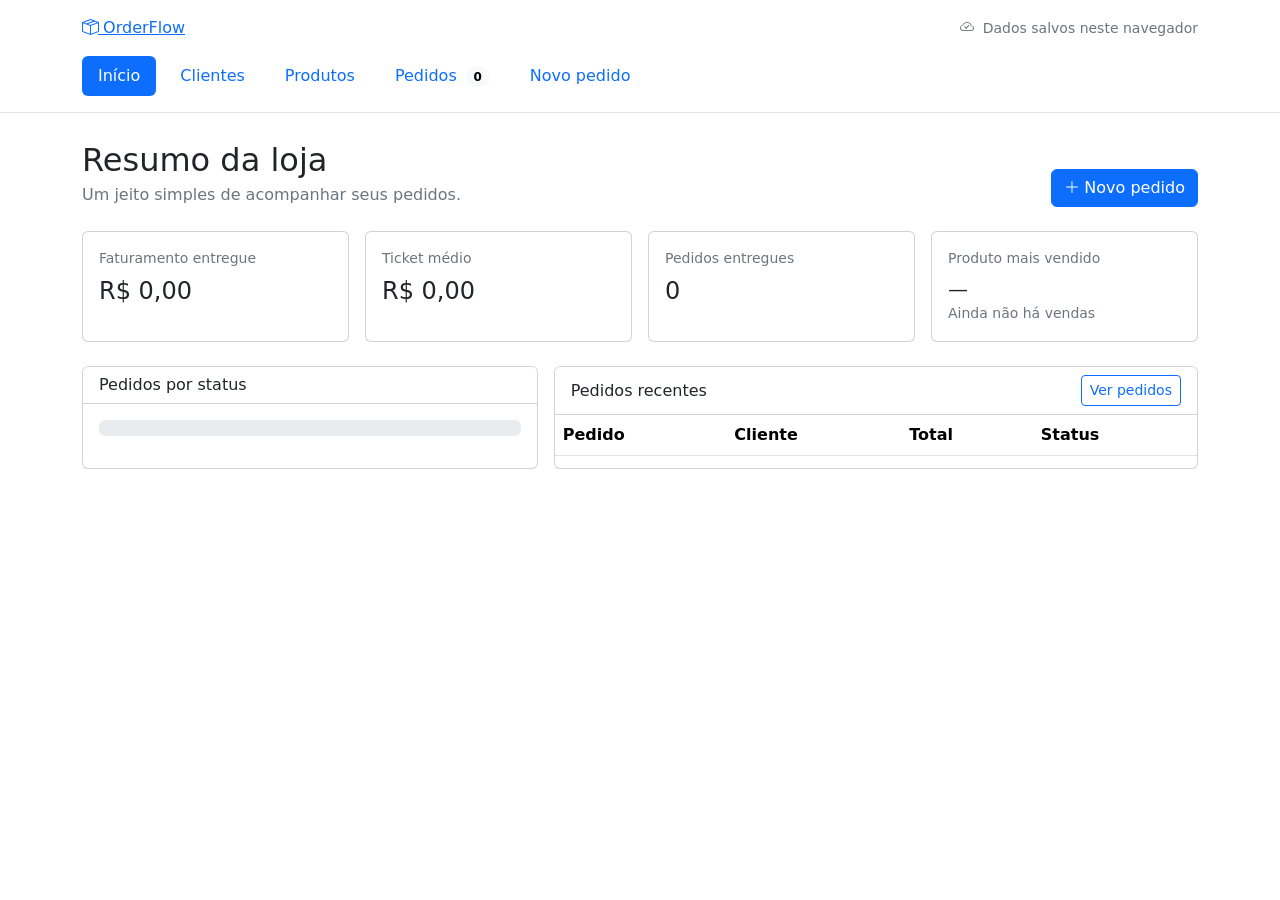
==== index.html @ 30e5f482 "Add initial HTML structure for the main page with navigation and dashboard components" ====
<!doctype html>
<html lang="pt-BR">
<head>
  <meta charset="utf-8">
  <meta name="viewport" content="width=device-width, initial-scale=1">
  <meta name="description" content="Controle simples de pedidos, clientes e produtos.">
  <title>OrderFlow | Início</title>
  <link href="https://cdn.jsdelivr.net/npm/bootstrap@5.3.3/dist/css/bootstrap.min.css" rel="stylesheet">
  <link href="https://cdn.jsdelivr.net/npm/bootstrap-icons@1.11.3/font/bootstrap-icons.min.css" rel="stylesheet">
  <link href="css/styles.css" rel="stylesheet">
</head>
<body>
  <header class="border-bottom bg-white">
    <div class="container py-3">
      <div class="d-flex flex-wrap align-items-center justify-content-between gap-3">
        <a class="brand" href="index.html"><i class="bi bi-box-seam"></i> OrderFlow</a>
        <span class="text-secondary small"><i class="bi bi-cloud-check me-1"></i> Dados salvos neste navegador</span>
      </div>
      <nav class="nav nav-pills flex-nowrap gap-2 mt-3 overflow-x-auto" aria-label="Navegação principal">
        <a class="nav-link active" aria-current="page" href="index.html">Início</a>
        <a class="nav-link" href="clientes.html">Clientes</a>
        <a class="nav-link" href="produtos.html">Produtos</a>
        <a class="nav-link" href="pedidos.html">Pedidos <span class="badge rounded-pill text-bg-light ms-1" id="pending-count">0</span></a>
        <a class="nav-link" href="novo-pedido.html">Novo pedido</a>
      </nav>
    </div>
  </header>
  <main class="container py-4">
    <div class="d-flex flex-wrap align-items-end justify-content-between gap-3 mb-4">
      <div><p class="text-uppercase small text-secondary mb-1" id="today-label"></p><h1 class="h2 mb-1">Resumo da loja</h1><p class="text-secondary mb-0">Um jeito simples de acompanhar seus pedidos.</p></div>
      <a class="btn btn-primary" href="novo-pedido.html"><i class="bi bi-plus-lg me-1"></i>Novo pedido</a>
    </div>
    <div class="row g-3 mb-4">
      <div class="col-12 col-sm-6 col-xl-3"><article class="card h-100"><div class="card-body"><p class="text-secondary small mb-2">Faturamento entregue</p><p class="h4 mb-0" id="kpi-revenue">R$ 0,00</p></div></article></div>
      <div class="col-12 col-sm-6 col-xl-3"><article class="card h-100"><div class="card-body"><p class="text-secondary small mb-2">Ticket médio</p><p class="h4 mb-0" id="kpi-average">R$ 0,00</p></div></article></div>
      <div class="col-12 col-sm-6 col-xl-3"><article class="card h-100"><div class="card-body"><p class="text-secondary small mb-2">Pedidos entregues</p><p class="h4 mb-0" id="kpi-completed">0</p></div></article></div>
      <div class="col-12 col-sm-6 col-xl-3"><article class="card h-100"><div class="card-body"><p class="text-secondary small mb-2">Produto mais vendido</p><p class="h5 mb-0 text-truncate" id="kpi-top-product">—</p><small class="text-secondary" id="kpi-top-product-detail">Ainda não há vendas</small></div></article></div>
    </div>
    <div class="row g-3">
      <div class="col-12 col-lg-5">
        <section class="card h-100">
          <div class="card-header bg-white"><h2 class="h6 mb-0">Pedidos por status</h2></div>
          <div class="card-body"><div class="progress mb-3" id="status-progress" role="progressbar" aria-label="Distribuição dos pedidos"></div><ul class="list-group list-group-flush" id="status-list"></ul></div>
        </section>
      </div>
      <div class="col-12 col-lg-7">
        <section class="card h-100">
          <div class="card-header d-flex align-items-center justify-content-between bg-white"><h2 class="h6 mb-0">Pedidos recentes</h2><a class="btn btn-sm btn-outline-primary" href="pedidos.html">Ver pedidos</a></div>
          <div class="table-responsive"><table class="table table-hover align-middle mb-0"><thead><tr><th>Pedido</th><th>Cliente</th><th>Total</th><th>Status</th></tr></thead><tbody id="recent-orders"></tbody></table></div>
        </section>
      </div>
    </div>
  </main>
  <div class="toast-container position-fixed bottom-0 end-0 p-3" id="toast-container" aria-live="polite" aria-atomic="true"></div>
  <script src="https://cdn.jsdelivr.net/npm/bootstrap@5.3.3/dist/js/bootstrap.bundle.min.js"></script>
  <script src="js/storage.js"></script>
  <script src="js/validacoes.js"></script>
  <script src="js/calculadora.js"></script>
  <script src="js/dashboard.js"></script>
  <script src="js/app.js"></script>
</body>
</html>
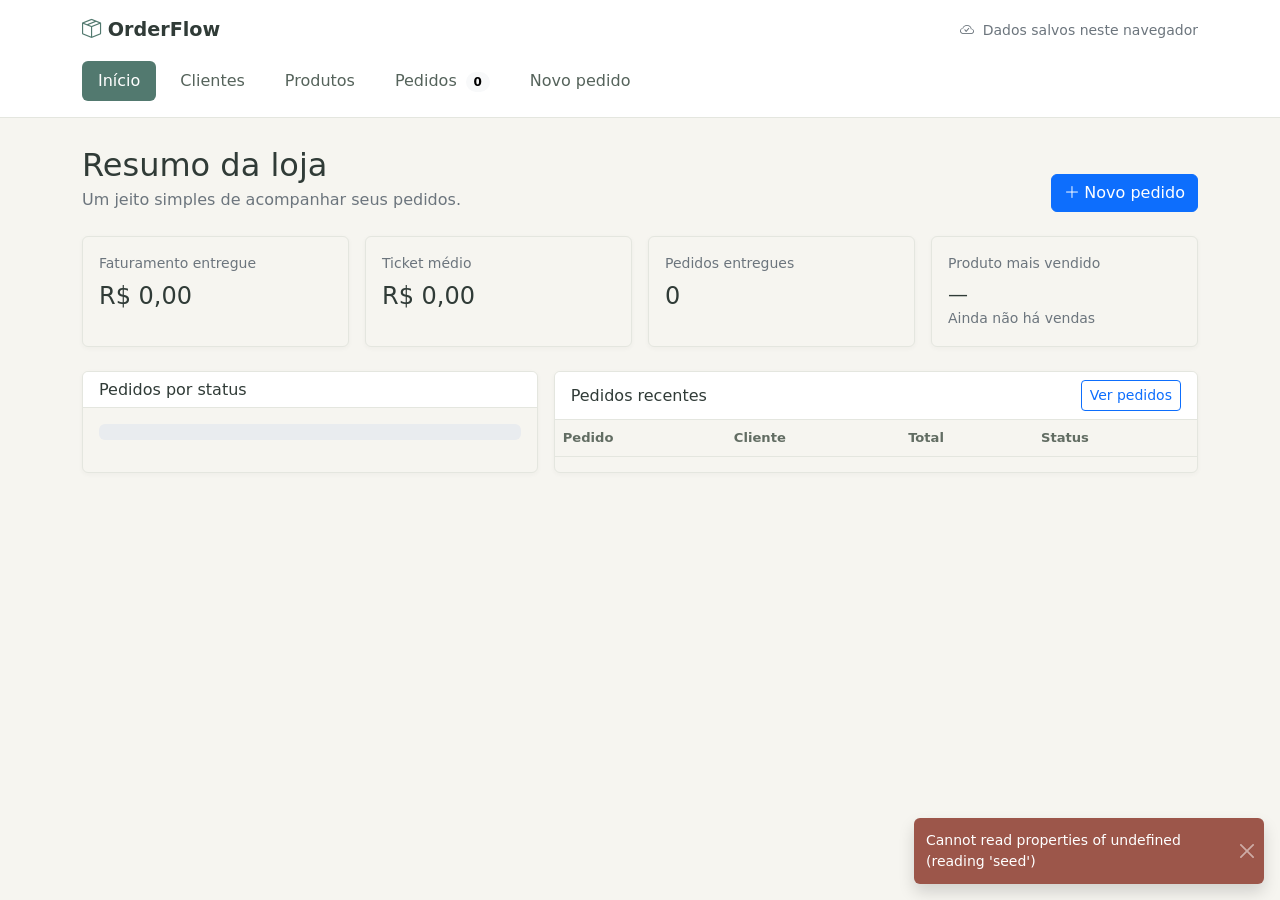
==== commit d75507e6: "Update stylesheet link and add section comments for better organization in HTML files" ====
--- a/index.html
+++ b/index.html
@@ -7,9 +7,12 @@
   <title>OrderFlow | Início</title>
   <link href="https://cdn.jsdelivr.net/npm/bootstrap@5.3.3/dist/css/bootstrap.min.css" rel="stylesheet">
   <link href="https://cdn.jsdelivr.net/npm/bootstrap-icons@1.11.3/font/bootstrap-icons.min.css" rel="stylesheet">
-  <link href="css/styles.css" rel="stylesheet">
+  <link href="css/style.css" rel="stylesheet">
 </head>
 <body>
+  <!-- ========================= -->
+  <!-- CABEÇALHO E NAVEGAÇÃO PRINCIPAL -->
+  <!-- ========================= -->
   <header class="border-bottom bg-white">
     <div class="container py-3">
       <div class="d-flex flex-wrap align-items-center justify-content-between gap-3">
@@ -25,6 +28,10 @@
       </nav>
     </div>
   </header>
+
+  <!-- ========================= -->
+  <!-- RESUMO DA LOJA -->
+  <!-- ========================= -->
   <main class="container py-4">
     <div class="d-flex flex-wrap align-items-end justify-content-between gap-3 mb-4">
       <div><p class="text-uppercase small text-secondary mb-1" id="today-label"></p><h1 class="h2 mb-1">Resumo da loja</h1><p class="text-secondary mb-0">Um jeito simples de acompanhar seus pedidos.</p></div>
@@ -37,6 +44,9 @@
       <div class="col-12 col-sm-6 col-xl-3"><article class="card h-100"><div class="card-body"><p class="text-secondary small mb-2">Produto mais vendido</p><p class="h5 mb-0 text-truncate" id="kpi-top-product">—</p><small class="text-secondary" id="kpi-top-product-detail">Ainda não há vendas</small></div></article></div>
     </div>
     <div class="row g-3">
+      <!-- ========================= -->
+      <!-- PAINEL DE STATUS E PEDIDOS RECENTES -->
+      <!-- ========================= -->
       <div class="col-12 col-lg-5">
         <section class="card h-100">
           <div class="card-header bg-white"><h2 class="h6 mb-0">Pedidos por status</h2></div>
@@ -46,7 +56,7 @@
       <div class="col-12 col-lg-7">
         <section class="card h-100">
           <div class="card-header d-flex align-items-center justify-content-between bg-white"><h2 class="h6 mb-0">Pedidos recentes</h2><a class="btn btn-sm btn-outline-primary" href="pedidos.html">Ver pedidos</a></div>
-          <div class="table-responsive"><table class="table table-hover align-middle mb-0"><thead><tr><th>Pedido</th><th>Cliente</th><th>Total</th><th>Status</th></tr></thead><tbody id="recent-orders"></tbody></table></div>
+          <div class="table-responsive"><table class="table table-hover align-middle mb-0"><thead><tr><th>Pedido</th><th>Cliente</th><th>Total</th><th>Status</th></tr></thead><tbody id="recent-orders"></tbody><!-- Lista de pedidos recentes populada dinamicamente pelo app.js --></table></div>
         </section>
       </div>
     </div>
--- a/css/style.css
+++ b/css/style.css
@@ -0,0 +1,283 @@
+/* =========================================
+   ÍNDICE:
+   1. Variáveis globais
+   2. Base e layout geral
+   3. Navegação e cabeçalho
+   4. Tabelas e filtros
+   5. Status, badges e indicadores
+   6. Carrinho e formulários
+   7. Toasts e utilitários
+   8. Responsividade
+   ========================================= */
+
+/* --- 1. Variáveis globais --- */
+:root {
+  --bs-primary: #52796f;
+  --bs-primary-rgb: 82, 121, 111;
+  --bs-body-bg: #f6f5f0;
+  --bs-body-color: #303b37;
+  --bs-border-color: #e4e6df;
+  --bs-font-sans-serif: "Segoe UI", system-ui, sans-serif;
+}
+
+/* --- 2. Base e layout geral --- */
+body {
+  min-width: 320px;
+}
+
+main.container {
+  padding-top: 1.5rem;
+}
+
+/* --- 3. Navegação e cabeçalho --- */
+.brand {
+  color: #303b37;
+  font-size: 1.2rem;
+  font-weight: 700;
+  text-decoration: none;
+}
+
+.brand:hover {
+  color: var(--bs-primary);
+}
+
+.brand i {
+  color: var(--bs-primary);
+}
+
+.nav-pills {
+  scrollbar-width: thin;
+}
+
+.nav-pills .nav-link {
+  color: #55635b;
+  white-space: nowrap;
+}
+
+.nav-pills .nav-link.active {
+  background: var(--bs-primary);
+}
+
+/* --- 4. Tabelas e filtros --- */
+.card {
+  border-color: var(--bs-border-color);
+  box-shadow: 0 0.1rem 0.35rem rgb(40 50 42 / 4%);
+}
+
+.card-header,
+.card-footer {
+  border-color: var(--bs-border-color);
+}
+
+.table {
+  --bs-table-hover-bg: #f7f8f3;
+}
+
+.table thead th {
+  color: #626d63;
+  font-size: 0.82rem;
+  font-weight: 600;
+  white-space: nowrap;
+}
+
+.table tbody td {
+  font-size: 0.9rem;
+}
+
+.search-field {
+  width: min(100%, 300px);
+}
+
+.filter-field {
+  width: auto;
+  min-width: 155px;
+}
+
+.status-select {
+  width: auto;
+  min-width: 130px;
+}
+
+.row-actions {
+  display: flex;
+  gap: 0.35rem;
+}
+
+.row-action {
+  padding: 0.2rem 0.4rem;
+  border: 0;
+  border-radius: 0.35rem;
+  background: transparent;
+  color: #62736a;
+}
+
+.row-action:hover {
+  background: #e9eee8;
+  color: #34594c;
+}
+
+.empty-table-cell {
+  padding: 2rem 1rem !important;
+  color: #727c73;
+  text-align: center;
+}
+
+.empty-table-cell .btn-link {
+  display: block;
+  margin: 0.25rem auto 0;
+}
+
+/* --- 5. Status, badges e indicadores --- */
+.status-badge {
+  display: inline-block;
+  padding: 0.3rem 0.6rem;
+  border-radius: 2rem;
+  font-size: 0.78rem;
+  white-space: nowrap;
+}
+
+.status-delivered {
+  background: #e3f1e5;
+  color: #3f704b;
+}
+
+.status-processing {
+  background: #e5eeeb;
+  color: #40665b;
+}
+
+.status-pending {
+  background: #fbf0dc;
+  color: #8a682e;
+}
+
+.status-cancelled {
+  background: #f7e6e2;
+  color: #9c564a;
+}
+
+.status-select.status-delivered {
+  background-color: #e3f1e5;
+}
+
+.status-select.status-processing {
+  background-color: #e5eeeb;
+}
+
+.status-select.status-pending {
+  background-color: #fbf0dc;
+}
+
+.status-select.status-cancelled {
+  background-color: #f7e6e2;
+}
+
+.status-progress {
+  height: 0.65rem;
+  background: #edf0e9;
+}
+
+.progress-delivered {
+  background: #6f9d76;
+}
+
+.progress-processing {
+  background: #52796f;
+}
+
+.progress-pending {
+  background: #d3a650;
+}
+
+.progress-cancelled {
+  background: #be7664;
+}
+
+/* --- 6. Carrinho e formulários --- */
+.cart-item {
+  display: flex;
+  align-items: center;
+  justify-content: space-between;
+  gap: 1rem;
+  padding: 0.75rem 0;
+  border-bottom: 1px solid var(--bs-border-color);
+}
+
+.cart-item:first-child {
+  border-top: 1px solid var(--bs-border-color);
+}
+
+.cart-item-info {
+  display: flex;
+  min-width: 0;
+  flex-direction: column;
+}
+
+.cart-item-info strong {
+  overflow: hidden;
+  text-overflow: ellipsis;
+  white-space: nowrap;
+}
+
+.cart-item-info small {
+  color: #727c73;
+}
+
+.cart-item-controls {
+  display: flex;
+  flex: 0 0 auto;
+  align-items: center;
+  gap: 0.5rem;
+}
+
+.quantity-button {
+  width: 1.7rem;
+  height: 1.7rem;
+  border: 1px solid var(--bs-border-color);
+  border-radius: 0.35rem;
+  background: white;
+}
+
+.remove-item {
+  color: #9c564a;
+}
+
+.coupon-success {
+  color: #3f704b;
+}
+
+.coupon-error {
+  color: #9c564a;
+}
+
+/* --- 7. Toasts e utilitários --- */
+.app-toast {
+  background: #52796f;
+  color: #fff;
+}
+
+.app-toast.toast-error {
+  background: #9c564a;
+}
+
+.app-toast .toast-body {
+  display: flex;
+  align-items: center;
+  gap: 0.5rem;
+}
+
+.app-toast .btn-close {
+  filter: brightness(0) invert(1);
+}
+
+/* --- 8. Responsividade --- */
+@media (max-width: 575.98px) {
+  main.container {
+    padding-top: 1.25rem !important;
+  }
+
+  .search-field,
+  .filter-field {
+    width: 100%;
+  }
+}
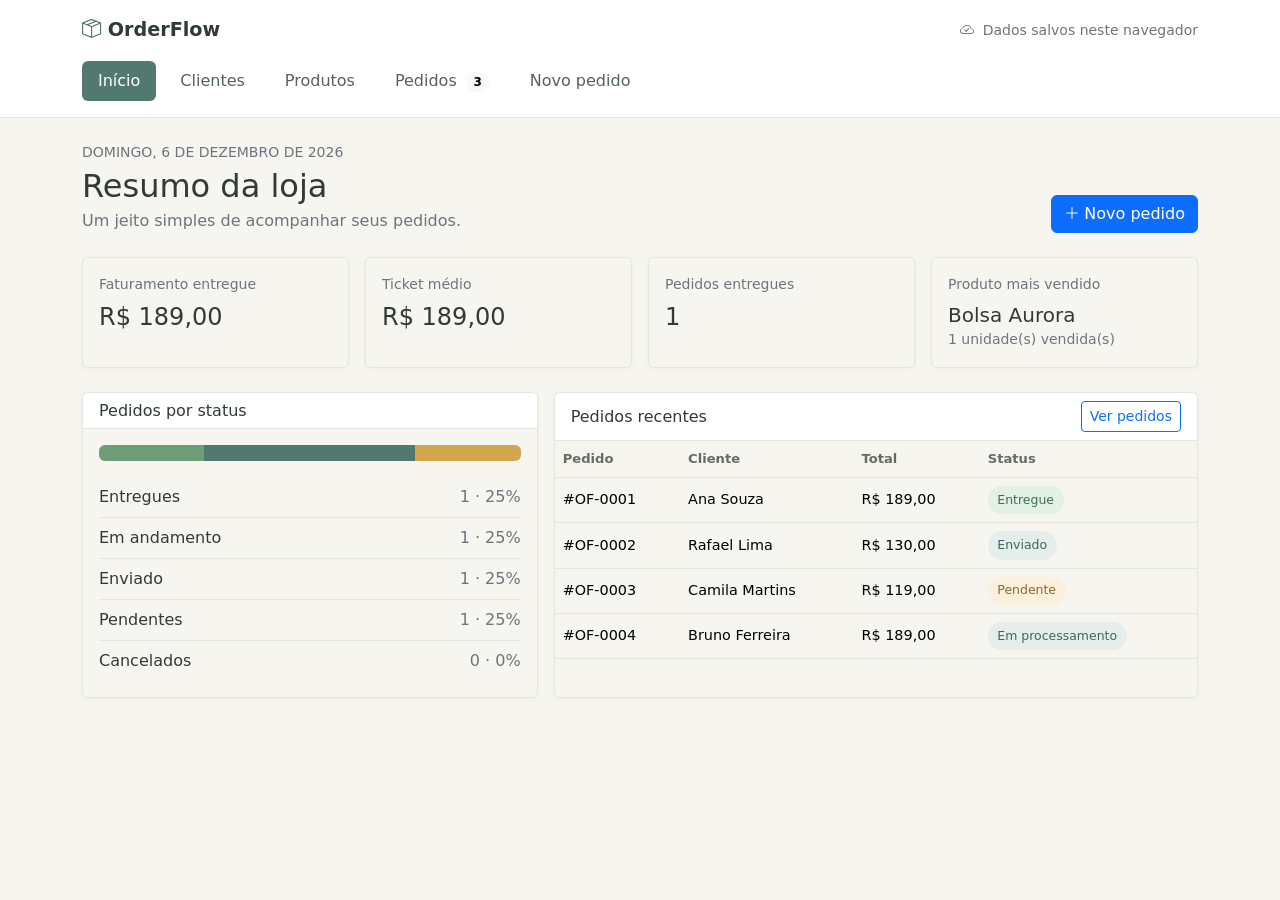
==== commit 5be3ccfb: "Update stylesheet links to use consistent naming for style files" ====
--- a/index.html
+++ b/index.html
@@ -7,7 +7,7 @@
   <title>OrderFlow | Início</title>
   <link href="https://cdn.jsdelivr.net/npm/bootstrap@5.3.3/dist/css/bootstrap.min.css" rel="stylesheet">
   <link href="https://cdn.jsdelivr.net/npm/bootstrap-icons@1.11.3/font/bootstrap-icons.min.css" rel="stylesheet">
-  <link href="css/style.css" rel="stylesheet">
+  <link href="css/styles.css" rel="stylesheet">
 </head>
 <body>
   <!-- ========================= -->
--- a/css/styles.css
+++ b/css/styles.css
@@ -0,0 +1,289 @@
+/* =========================================
+   ÍNDICE:
+   1. Variáveis globais
+   2. Base e layout geral
+   3. Navegação e cabeçalho
+   4. Tabelas e filtros
+   5. Status, badges e indicadores
+   6. Carrinho e formulários
+   7. Toasts e utilitários
+   8. Responsividade
+   ========================================= */
+
+/* --- 1. Variáveis globais --- */
+:root {
+  --bs-primary: #52796f;
+  --bs-primary-rgb: 82, 121, 111;
+  --bs-body-bg: #f6f5f0;
+  --bs-body-color: #303b37;
+  --bs-border-color: #e4e6df;
+  --bs-font-sans-serif: "Segoe UI", system-ui, sans-serif;
+}
+
+/* --- 2. Base e layout geral --- */
+body {
+  min-width: 320px;
+}
+
+main.container {
+  padding-top: 1.5rem;
+}
+
+/* --- 3. Navegação e cabeçalho --- */
+.brand {
+  color: #303b37;
+  font-size: 1.2rem;
+  font-weight: 700;
+  text-decoration: none;
+}
+
+.brand:hover {
+  color: var(--bs-primary);
+}
+
+.brand i {
+  color: var(--bs-primary);
+}
+
+.nav-pills {
+  scrollbar-width: thin;
+}
+
+.nav-pills .nav-link {
+  color: #55635b;
+  white-space: nowrap;
+}
+
+.nav-pills .nav-link.active {
+  background: var(--bs-primary);
+}
+
+/* --- 4. Tabelas e filtros --- */
+.card {
+  border-color: var(--bs-border-color);
+  box-shadow: 0 0.1rem 0.35rem rgb(40 50 42 / 4%);
+}
+
+.card-header,
+.card-footer {
+  border-color: var(--bs-border-color);
+}
+
+.table {
+  --bs-table-hover-bg: #f7f8f3;
+}
+
+.table thead th {
+  color: #626d63;
+  font-size: 0.82rem;
+  font-weight: 600;
+  white-space: nowrap;
+}
+
+.table tbody td {
+  font-size: 0.9rem;
+}
+
+.search-field {
+  width: min(100%, 300px);
+}
+
+.filter-field {
+  width: auto;
+  min-width: 155px;
+}
+
+.status-select {
+  width: auto;
+  min-width: 130px;
+}
+
+.row-actions {
+  display: flex;
+  gap: 0.35rem;
+}
+
+.row-action {
+  padding: 0.2rem 0.4rem;
+  border: 0;
+  border-radius: 0.35rem;
+  background: transparent;
+  color: #62736a;
+}
+
+.row-action:hover {
+  background: #e9eee8;
+  color: #34594c;
+}
+
+.empty-table-cell {
+  padding: 2rem 1rem !important;
+  color: #727c73;
+  text-align: center;
+}
+
+.empty-table-cell .btn-link {
+  display: block;
+  margin: 0.25rem auto 0;
+}
+
+/* --- 5. Status, badges e indicadores --- */
+.status-badge {
+  display: inline-block;
+  padding: 0.3rem 0.6rem;
+  border-radius: 2rem;
+  font-size: 0.78rem;
+  white-space: nowrap;
+}
+
+.status-delivered {
+  background: #e3f1e5;
+  color: #3f704b;
+}
+
+.status-processing {
+  background: #e5eeeb;
+  color: #40665b;
+}
+
+.status-pending {
+  background: #fbf0dc;
+  color: #8a682e;
+}
+
+.status-cancelled {
+  background: #f7e6e2;
+  color: #9c564a;
+}
+
+.status-select.status-delivered {
+  background-color: #e3f1e5;
+}
+
+.status-select.status-processing {
+  background-color: #e5eeeb;
+}
+
+.status-select.status-pending {
+  background-color: #fbf0dc;
+}
+
+.status-select.status-cancelled {
+  background-color: #f7e6e2;
+}
+
+.status-progress {
+  height: 0.65rem;
+  background: #edf0e9;
+}
+
+.progress-delivered {
+  background: #6f9d76;
+}
+
+.progress-processing {
+  background: #52796f;
+}
+
+.progress-pending {
+  background: #d3a650;
+}
+
+.progress-cancelled {
+  background: #be7664;
+}
+
+/* --- 6. Carrinho e formulários --- */
+.cart-item,
+.carrinho-item {
+  display: flex;
+  align-items: center;
+  justify-content: space-between;
+  gap: 1rem;
+  padding: 0.75rem 0;
+  border-bottom: 1px solid var(--bs-border-color);
+}
+
+.cart-item:first-child,
+.carrinho-item:first-child {
+  border-top: 1px solid var(--bs-border-color);
+}
+
+.cart-item-info,
+.carrinho-item-info {
+  display: flex;
+  min-width: 0;
+  flex-direction: column;
+}
+
+.cart-item-info strong,
+.carrinho-item-info strong {
+  overflow: hidden;
+  text-overflow: ellipsis;
+  white-space: nowrap;
+}
+
+.cart-item-info small,
+.carrinho-item-info small {
+  color: #727c73;
+}
+
+.cart-item-controls,
+.carrinho-item-controls {
+  display: flex;
+  flex: 0 0 auto;
+  align-items: center;
+  gap: 0.5rem;
+}
+
+.quantity-button {
+  width: 1.7rem;
+  height: 1.7rem;
+  border: 1px solid var(--bs-border-color);
+  border-radius: 0.35rem;
+  background: white;
+}
+
+.remove-item {
+  color: #9c564a;
+}
+
+.coupon-success {
+  color: #3f704b;
+}
+
+.coupon-error {
+  color: #9c564a;
+}
+
+/* --- 7. Toasts e utilitários --- */
+.app-toast {
+  background: #52796f;
+  color: #fff;
+}
+
+.app-toast.toast-error {
+  background: #9c564a;
+}
+
+.app-toast .toast-body {
+  display: flex;
+  align-items: center;
+  gap: 0.5rem;
+}
+
+.app-toast .btn-close {
+  filter: brightness(0) invert(1);
+}
+
+/* --- 8. Responsividade --- */
+@media (max-width: 575.98px) {
+  main.container {
+    padding-top: 1.25rem !important;
+  }
+
+  .search-field,
+  .filter-field {
+    width: 100%;
+  }
+}
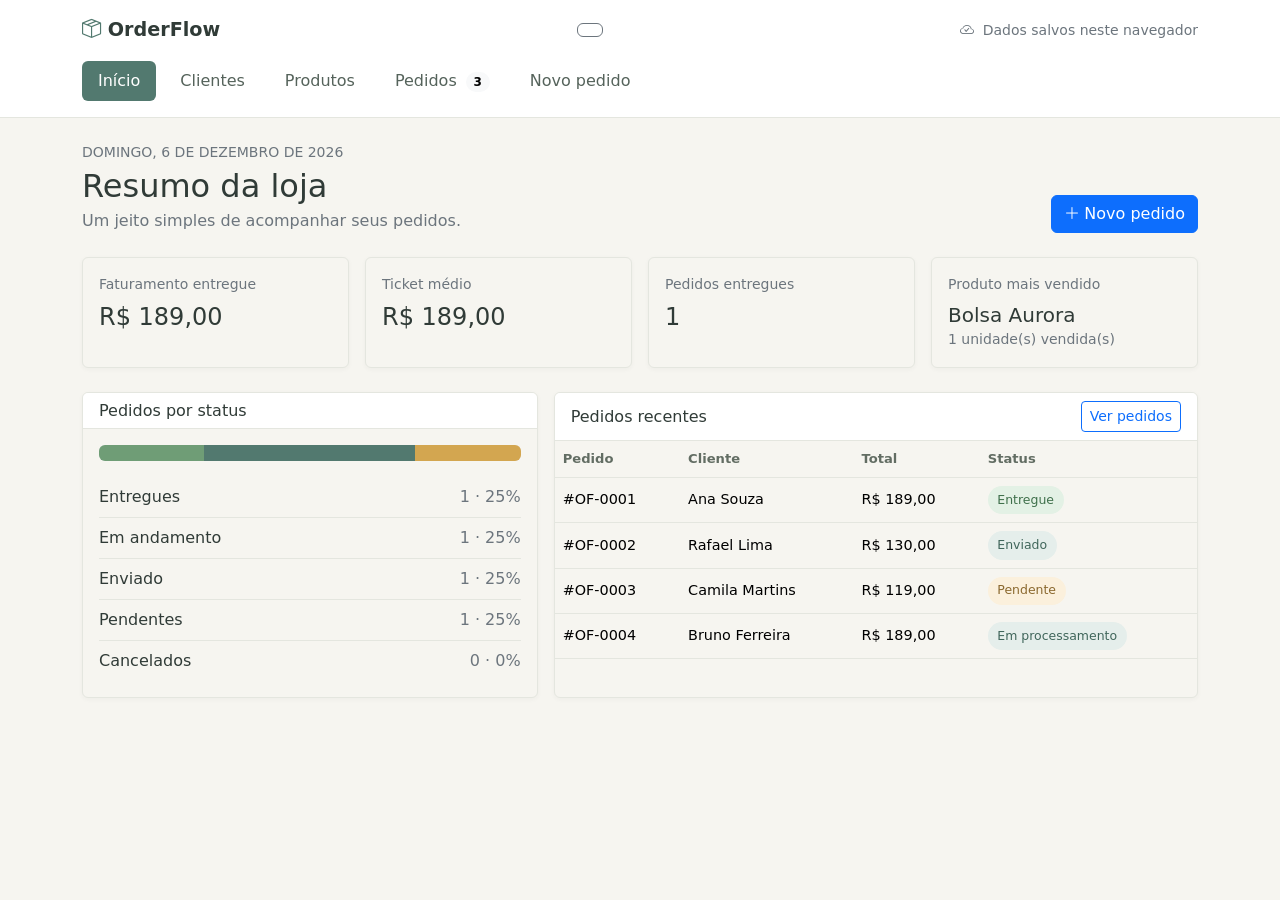
==== commit 1e1e4759: "Add theme toggle button and script to multiple HTML pages" ====
--- a/index.html
+++ b/index.html
@@ -6,6 +6,7 @@
   <meta name="description" content="Controle simples de pedidos, clientes e produtos.">
   <title>OrderFlow | Início</title>
   <link href="https://cdn.jsdelivr.net/npm/bootstrap@5.3.3/dist/css/bootstrap.min.css" rel="stylesheet">
+  <script src="js/theme.js"></script>
   <link href="https://cdn.jsdelivr.net/npm/bootstrap-icons@1.11.3/font/bootstrap-icons.min.css" rel="stylesheet">
   <link href="css/styles.css" rel="stylesheet">
 </head>
@@ -17,6 +18,7 @@
     <div class="container py-3">
       <div class="d-flex flex-wrap align-items-center justify-content-between gap-3">
         <a class="brand" href="index.html"><i class="bi bi-box-seam"></i> OrderFlow</a>
+        <button class="btn btn-outline-secondary" type="button" data-theme-toggle aria-label="Ativar tema escuro" title="Ativar tema escuro"></button>
         <span class="text-secondary small"><i class="bi bi-cloud-check me-1"></i> Dados salvos neste navegador</span>
       </div>
       <nav class="nav nav-pills flex-nowrap gap-2 mt-3 overflow-x-auto" aria-label="Navegação principal">
